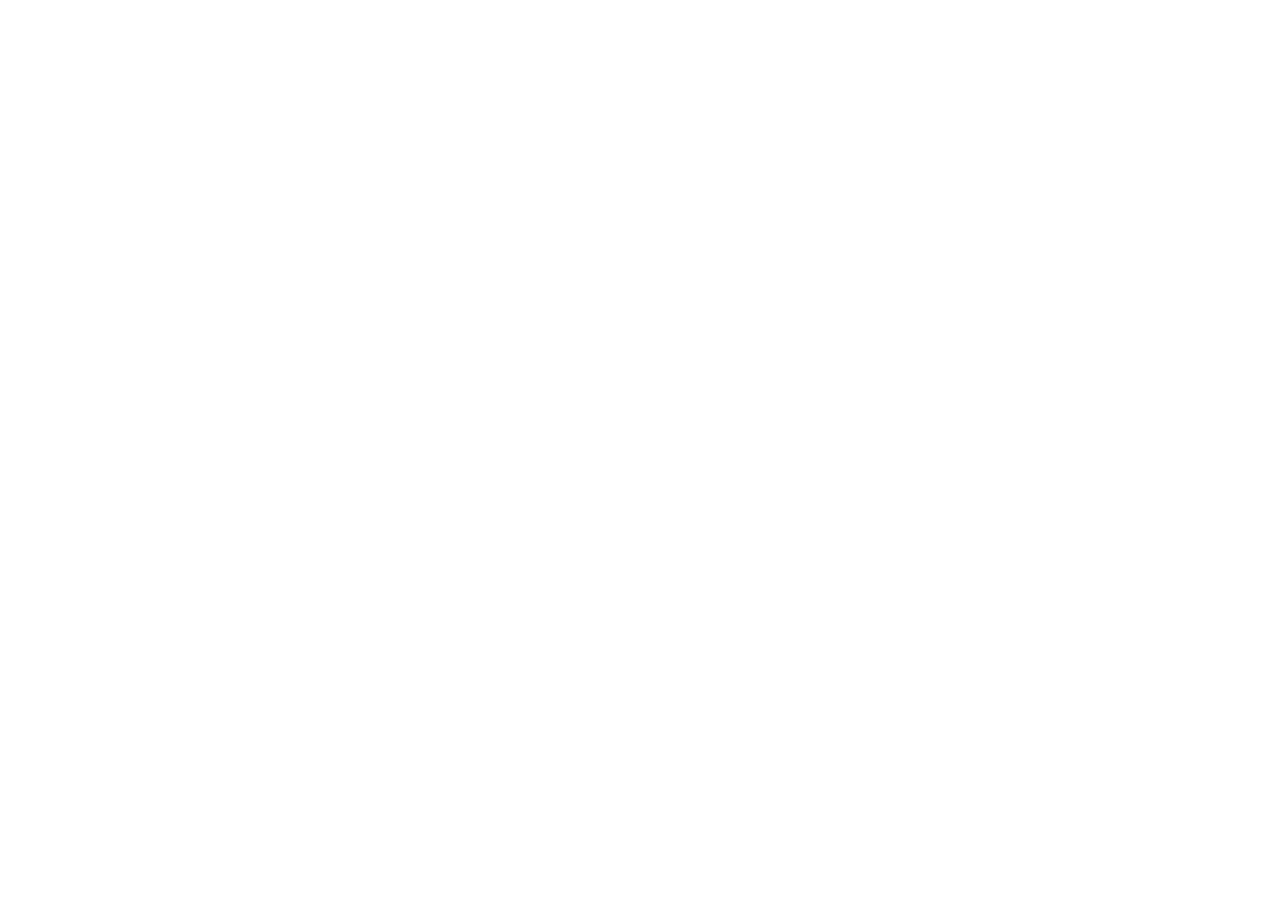
==== giovani-targino-serra.html @ 9f42434c "first commit" ====
<!DOCTYPE html>
<html lang="pt-br">
<head>
    <meta charset="UTF-8">
    <meta name="viewport" content="width=device-width, initial-scale=1.0">
    <title>Manda Trends</title>
</head>
<body>
    
</body>
</html>
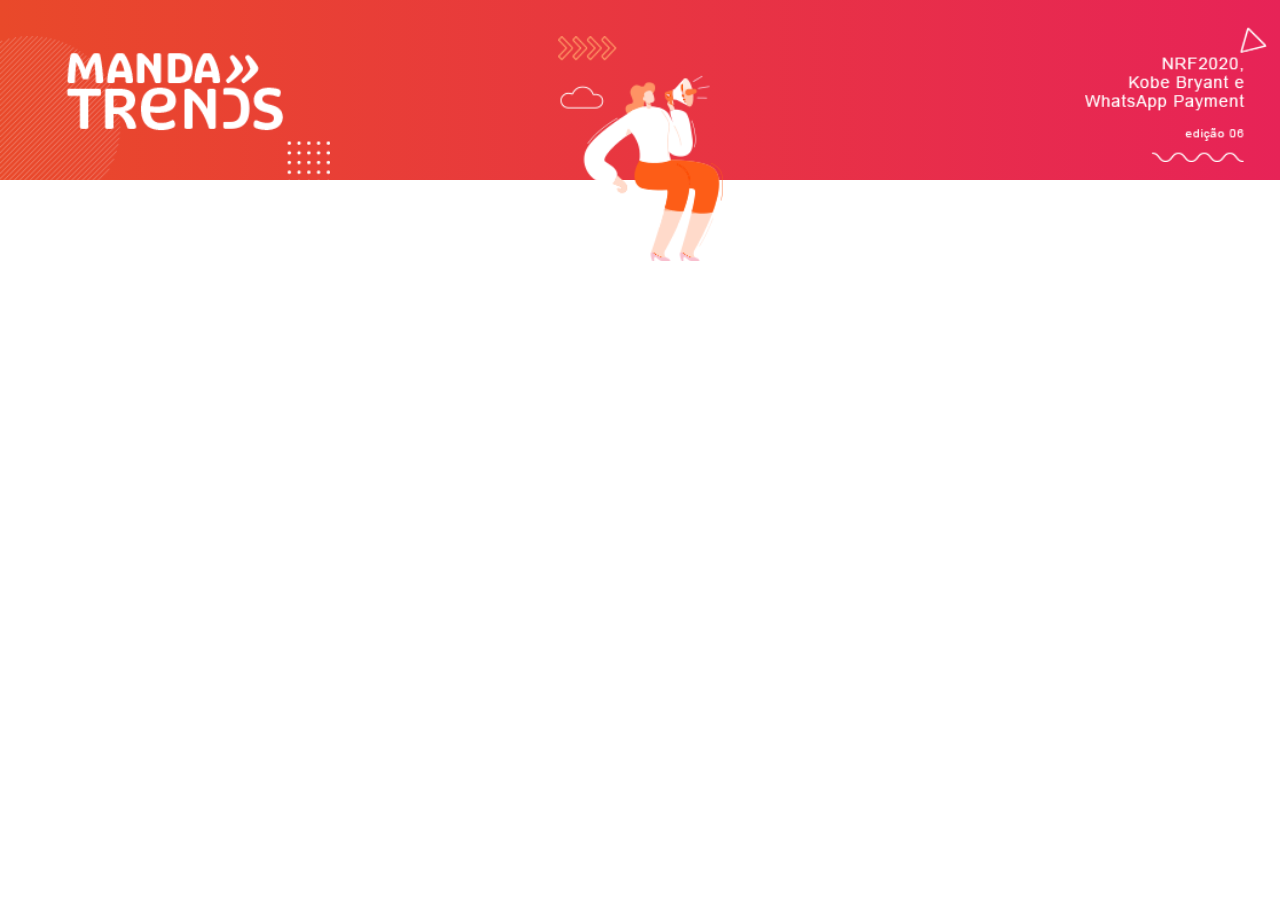
==== commit 8f4cf92b: "criação do Header" ====
--- a/giovani-targino-serra.html
+++ b/giovani-targino-serra.html
@@ -1,11 +1,17 @@
 <!DOCTYPE html>
 <html lang="pt-br">
-<head>
-    <meta charset="UTF-8">
-    <meta name="viewport" content="width=device-width, initial-scale=1.0">
+  <head>
+    <meta charset="UTF-8" />
+    <meta name="viewport" content="width=device-width, initial-scale=1.0" />
     <title>Manda Trends</title>
-</head>
-<body>
-    
-</body>
-</html>+    <link rel="stylesheet" href="styles.css" />
+  </head>
+  <body>
+    <header class="header">
+      <div class="header-bg"></div>
+      <div class="header-left"></div>
+      <div class="header-middle"></div>
+      <div class="header-right"></div>
+    </header>
+  </body>
+</html>
--- a/styles.css
+++ b/styles.css
@@ -0,0 +1,54 @@
+body {
+  margin: 0;
+  padding: 0;
+  overflow-x: hidden;
+}
+
+.header {
+  position: fixed;
+  top: 0;
+  left: 0;
+  width: 100%;
+  height: 100vh;
+  z-index: 1000;
+  overflow: hidden;
+}
+
+.header-bg {
+  background: linear-gradient(to right, #e9492a, #e72357);
+  height: 20vh;
+}
+
+.header-left {
+  position: absolute;
+  top: 4%;
+  width: 100%;
+  height: 20vh;
+  background-image: url("imgs/header-left.png");
+  background-size: contain;
+  background-repeat: no-repeat;
+  background-position: left;
+}
+
+.header-middle {
+  position: absolute;
+  top: 4%;
+  width: 100%;
+  height: 25vh;
+  background-image: url("imgs/header-middle.png");
+  background-size: contain;
+  background-repeat: no-repeat;
+  background-position: center;
+}
+
+.header-right {
+  position: absolute;
+  top: 3%;
+  right: 1%;
+  width: 100%;
+  height: 15vh;
+  background-image: url("imgs/header-right.png");
+  background-size: contain;
+  background-repeat: no-repeat;
+  background-position: right;
+}
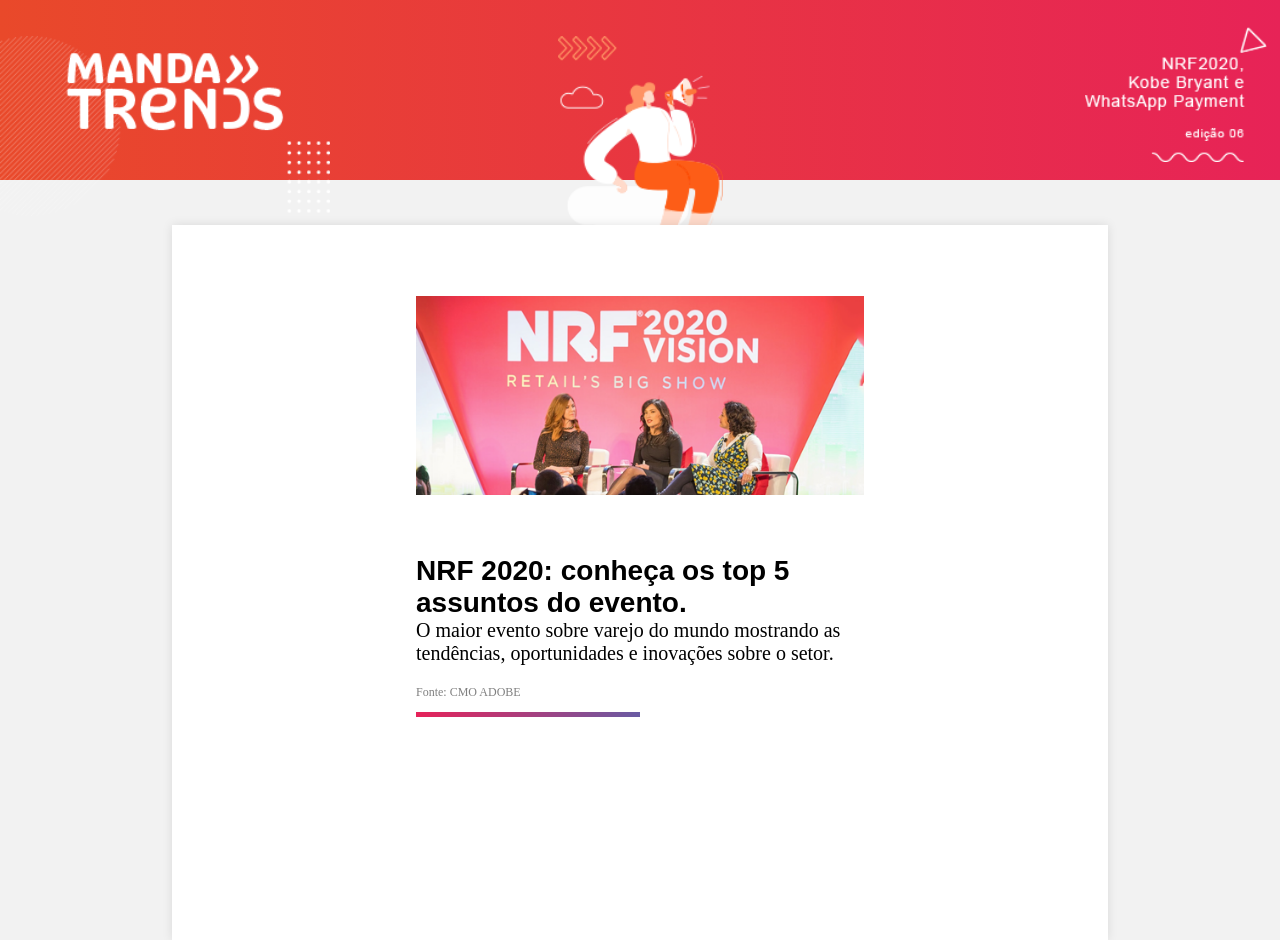
==== commit e613198a: "criação da matéria" ====
--- a/giovani-targino-serra.html
+++ b/giovani-targino-serra.html
@@ -13,5 +13,18 @@
       <div class="header-middle"></div>
       <div class="header-right"></div>
     </header>
+
+    <div class="conteudo">
+      <div class="materia">
+        <div class="imagem"></div>
+        <h1 class="titulo">NRF 2020: conheça os top 5 assuntos do evento.</h1>
+        <p class="descricao">
+          O maior evento sobre varejo do mundo mostrando as tendências,
+          oportunidades e inovações sobre o setor.
+        </p>
+        <p class="fonte">Fonte: CMO ADOBE</p>
+        <div class="linha"></div>
+      </div>
+    </div>
   </body>
 </html>
--- a/styles.css
+++ b/styles.css
@@ -2,6 +2,7 @@
   margin: 0;
   padding: 0;
   overflow-x: hidden;
+  background-color: #f2f2f2;
 }
 
 .header {
@@ -10,7 +11,6 @@
   left: 0;
   width: 100%;
   height: 100vh;
-  z-index: 1000;
   overflow: hidden;
 }
 
@@ -52,3 +52,51 @@
   background-repeat: no-repeat;
   background-position: right;
 }
+
+.conteudo {
+  position: relative;
+  top: 25vh;
+  min-height: calc(100vh - 25vh);
+  background-color: #ffff;
+  padding: 20px;
+  box-shadow: 0px 0px 10px rgba(0, 0, 0, 0.1);
+  width: 70%;
+  margin: 0 auto;
+}
+
+.materia {
+  width: 50%;
+  margin: 0 auto;
+}
+
+.imagem {
+  background-image: url("imgs/NRF2020.png");
+  background-size: contain;
+  background-repeat: no-repeat;
+  background-position: center;
+  height: 300px;
+}
+
+.titulo {
+  font-family: sans-serif;
+  font-size: 28px;
+  margin: 10px 0px 0px 0px;
+}
+
+.descricao {
+  font-size: 20px;
+  margin: 0;
+  padding: 0;
+}
+
+.fonte {
+  font-size: 12px;
+  color: gray;
+  margin-top: 20px;
+}
+
+.linha {
+  width: 50%;
+  height: 5px;
+  background: linear-gradient(to right, #e62259, #695ba3);
+}
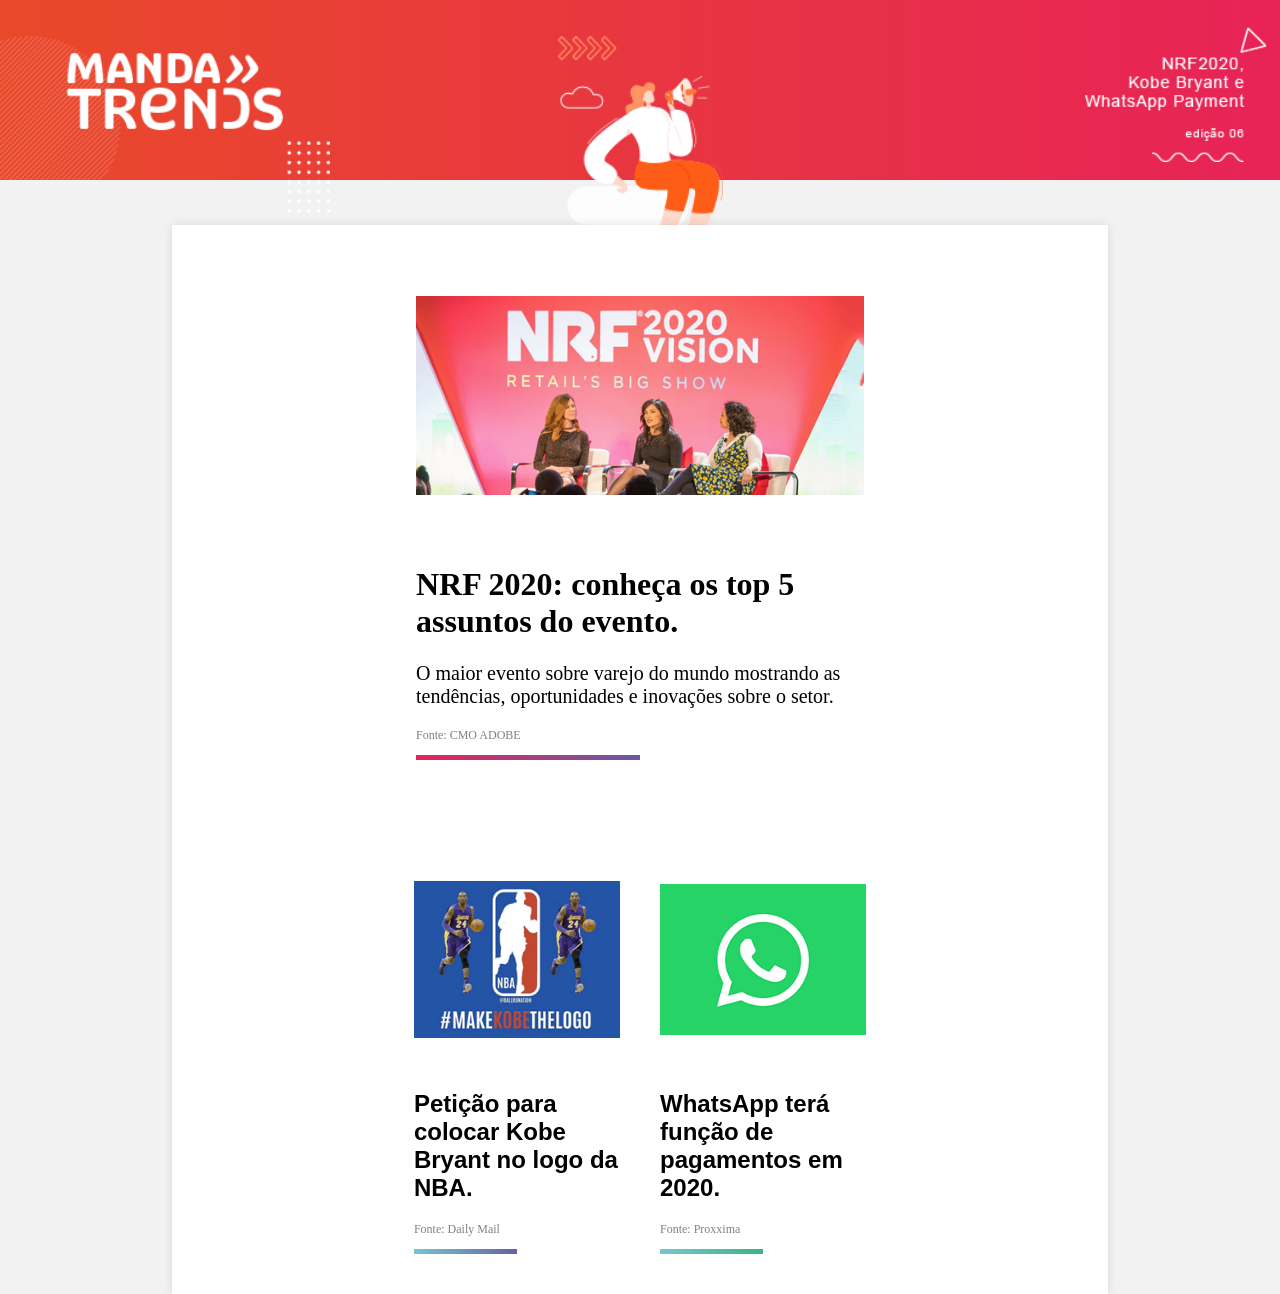
==== commit 21aa059e: "criação das sugestões" ====
--- a/giovani-targino-serra.html
+++ b/giovani-targino-serra.html
@@ -16,8 +16,8 @@
 
     <div class="conteudo">
       <div class="materia">
-        <div class="imagem"></div>
-        <h1 class="titulo">NRF 2020: conheça os top 5 assuntos do evento.</h1>
+        <div class="imagem-materia"></div>
+        <h1>NRF 2020: conheça os top 5 assuntos do evento.</h1>
         <p class="descricao">
           O maior evento sobre varejo do mundo mostrando as tendências,
           oportunidades e inovações sobre o setor.
@@ -25,6 +25,22 @@
         <p class="fonte">Fonte: CMO ADOBE</p>
         <div class="linha"></div>
       </div>
+
+      <div class="outros">
+        <div class="nba">
+            <div class="imagem-nba"></div>
+            <h1>Petição para colocar Kobe Bryant no logo da NBA.</h1>
+            <p class="fonte">Fonte: Daily Mail</p>
+            <div class="linha"></div>
+        </div>
+
+        <div class="whatsapp">
+            <div class="imagem-whatsapp"></div>
+            <h1 class="titulo">WhatsApp terá função de pagamentos em 2020.</h1>
+            <p class="fonte">Fonte: Proxxima</p>
+            <div class="linha"></div>
+        </div>
+      </div>
     </div>
   </body>
 </html>
--- a/styles.css
+++ b/styles.css
@@ -69,7 +69,7 @@
   margin: 0 auto;
 }
 
-.imagem {
+.imagem-materia {
   background-image: url("imgs/NRF2020.png");
   background-size: contain;
   background-repeat: no-repeat;
@@ -100,3 +100,48 @@
   height: 5px;
   background: linear-gradient(to right, #e62259, #695ba3);
 }
+
+.outros {
+  display: flex;
+  flex-direction: row;
+  justify-content: center;
+  margin-top: 30px;
+}
+
+.nba,
+.whatsapp {
+  width: 23%;
+  padding: 20px;
+}
+
+.nba h1,
+.whatsapp h1 {
+  font-family: sans-serif;
+  font-size: 24px;
+  margin-top: -20px;
+  padding: 0px;
+}
+
+.imagem-nba,
+.imagem-whatsapp {
+  background-size: contain;
+  background-repeat: no-repeat;
+  background-position: center;
+  height: 300px;
+}
+
+.imagem-nba {
+  background-image: url("imgs/nba.png");
+}
+
+.imagem-whatsapp {
+  background-image: url("imgs/whatsapp.png");
+}
+
+.nba .linha {
+  background: linear-gradient(to right, #76c6cf, #6760a6);
+}
+
+.whatsapp .linha {
+  background: linear-gradient(to right, #75c7cf, #3ab38a);
+}
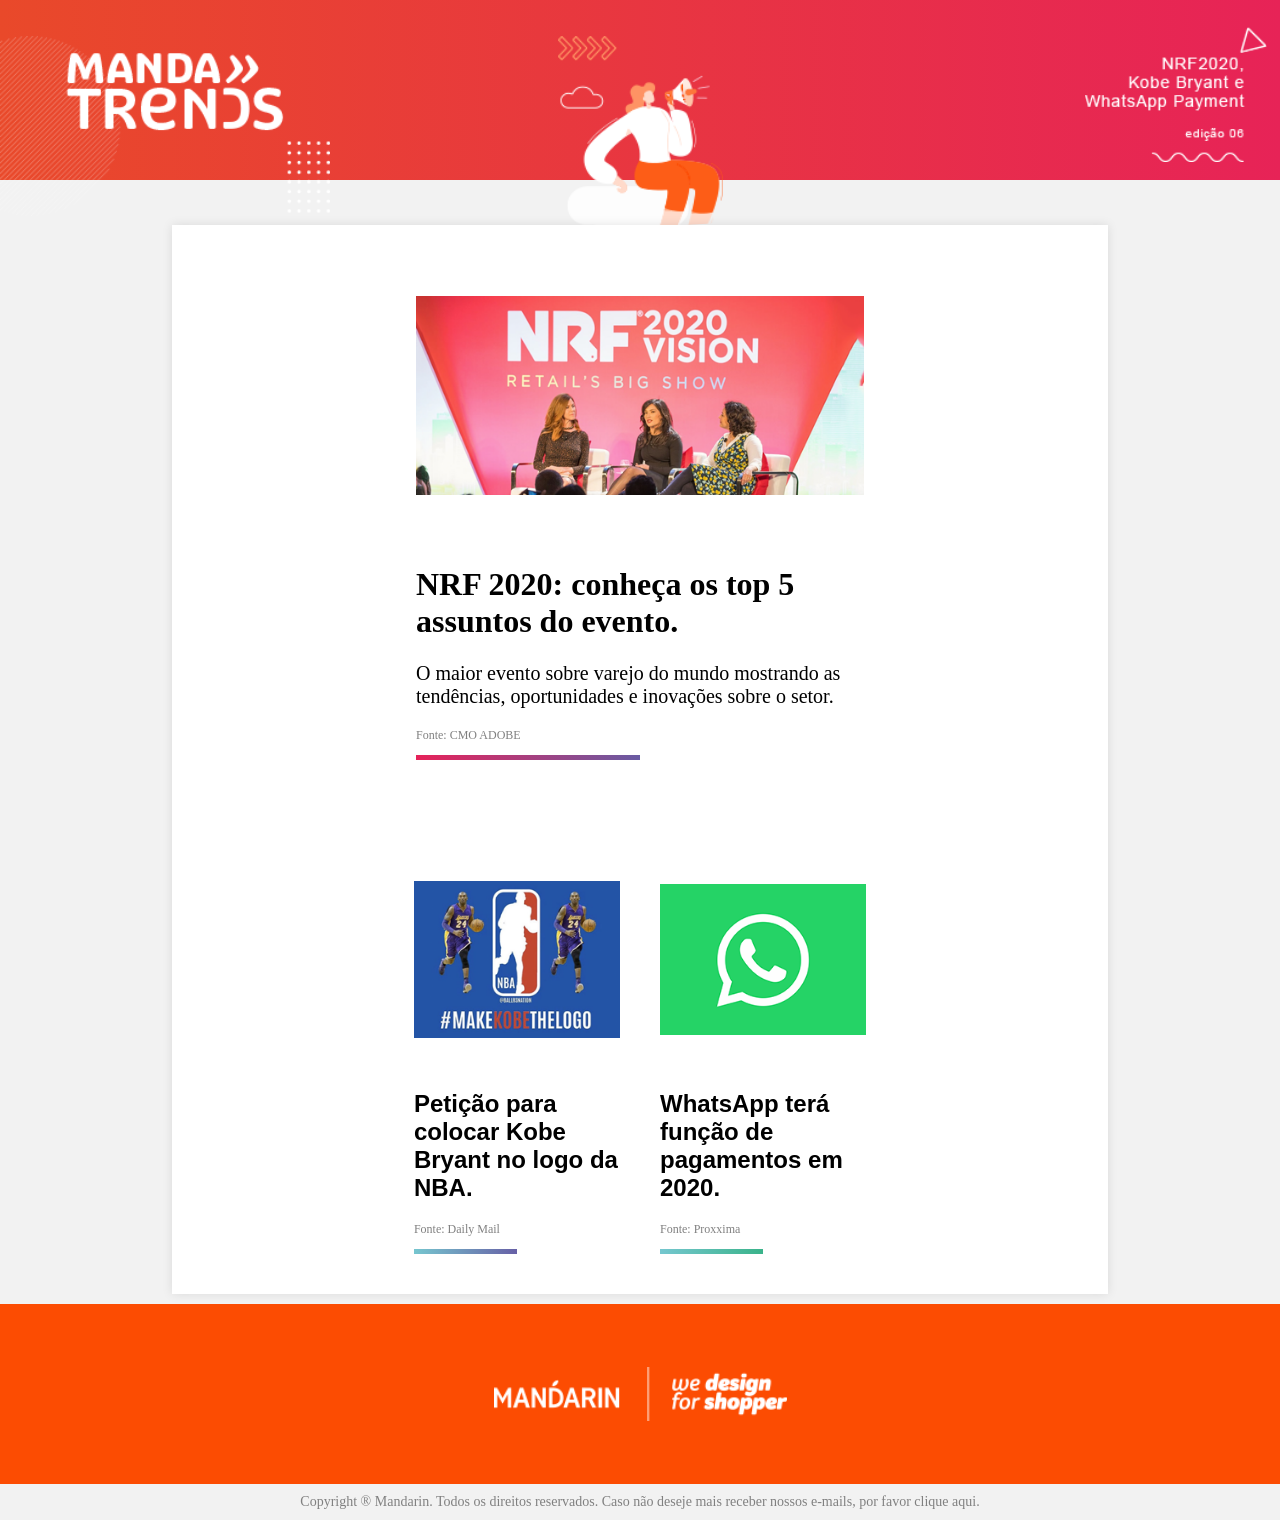
==== commit 3565f5dd: "criação do footer" ====
--- a/giovani-targino-serra.html
+++ b/giovani-targino-serra.html
@@ -28,19 +28,27 @@
 
       <div class="outros">
         <div class="nba">
-            <div class="imagem-nba"></div>
-            <h1>Petição para colocar Kobe Bryant no logo da NBA.</h1>
-            <p class="fonte">Fonte: Daily Mail</p>
-            <div class="linha"></div>
+          <div class="imagem-nba"></div>
+          <h1>Petição para colocar Kobe Bryant no logo da NBA.</h1>
+          <p class="fonte">Fonte: Daily Mail</p>
+          <div class="linha"></div>
         </div>
 
         <div class="whatsapp">
-            <div class="imagem-whatsapp"></div>
-            <h1 class="titulo">WhatsApp terá função de pagamentos em 2020.</h1>
-            <p class="fonte">Fonte: Proxxima</p>
-            <div class="linha"></div>
+          <div class="imagem-whatsapp"></div>
+          <h1 class="titulo">WhatsApp terá função de pagamentos em 2020.</h1>
+          <p class="fonte">Fonte: Proxxima</p>
+          <div class="linha"></div>
         </div>
       </div>
     </div>
+
+    <footer class="footer">
+      <div class="footer-bg"></div>
+      <div class="footer-p">
+        Copyright ® Mandarin. Todos os direitos reservados. Caso não deseje mais
+        receber nossos e-mails, por favor clique aqui.
+      </div>
+    </footer>
   </body>
 </html>
--- a/styles.css
+++ b/styles.css
@@ -6,11 +6,9 @@
 }
 
 .header {
-  position: fixed;
   top: 0;
   left: 0;
   width: 100%;
-  height: 100vh;
   overflow: hidden;
 }
 
@@ -39,6 +37,7 @@
   background-size: contain;
   background-repeat: no-repeat;
   background-position: center;
+  clip-path: polygon(0 0, 100% 0, 100% 70%, 0 100%);
 }
 
 .header-right {
@@ -55,13 +54,12 @@
 
 .conteudo {
   position: relative;
-  top: 25vh;
-  min-height: calc(100vh - 25vh);
   background-color: #ffff;
   padding: 20px;
   box-shadow: 0px 0px 10px rgba(0, 0, 0, 0.1);
   width: 70%;
   margin: 0 auto;
+  top: 5vh;
 }
 
 .materia {
@@ -145,3 +143,35 @@
 .whatsapp .linha {
   background: linear-gradient(to right, #75c7cf, #3ab38a);
 }
+
+.footer {
+    width: 100%;
+    display: flex;
+    flex-direction: column;
+    align-items: center;
+    justify-content: center;
+    padding: 10px 0;
+    margin-top: 5vh;
+  }
+  
+  .footer-bg {
+    background-color: #fc4c02;
+    width: 100%;
+    height: 20vh;
+    display: flex;
+    justify-content: center;
+    align-items: center;
+    position: relative;
+    background-image: url("imgs/logo_assinatura.png");
+    background-size: auto 30%;
+    background-repeat: no-repeat;
+    background-position: center;
+  }
+  
+  .footer-p {
+    width: 70%;
+    font-size: 14px;
+    color: gray;
+    text-align: center;
+    padding-top: 10px;
+  }
